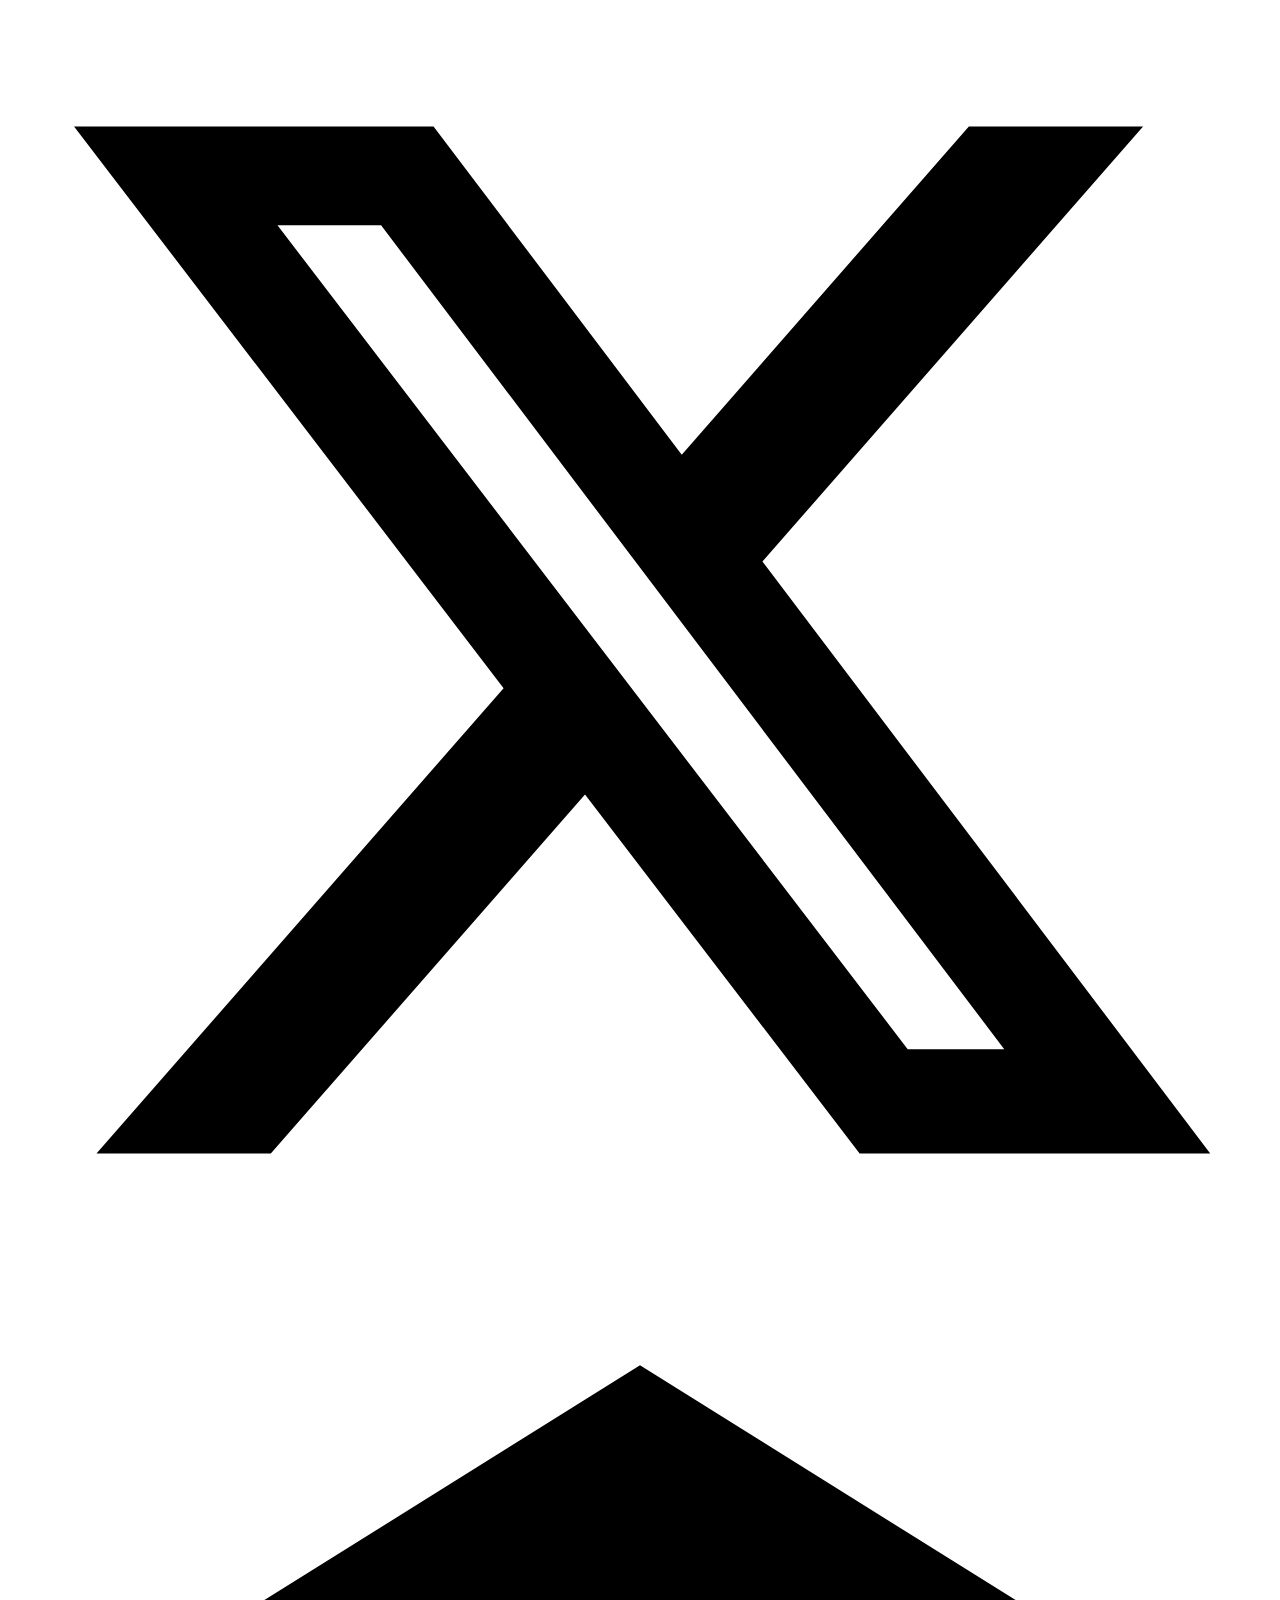
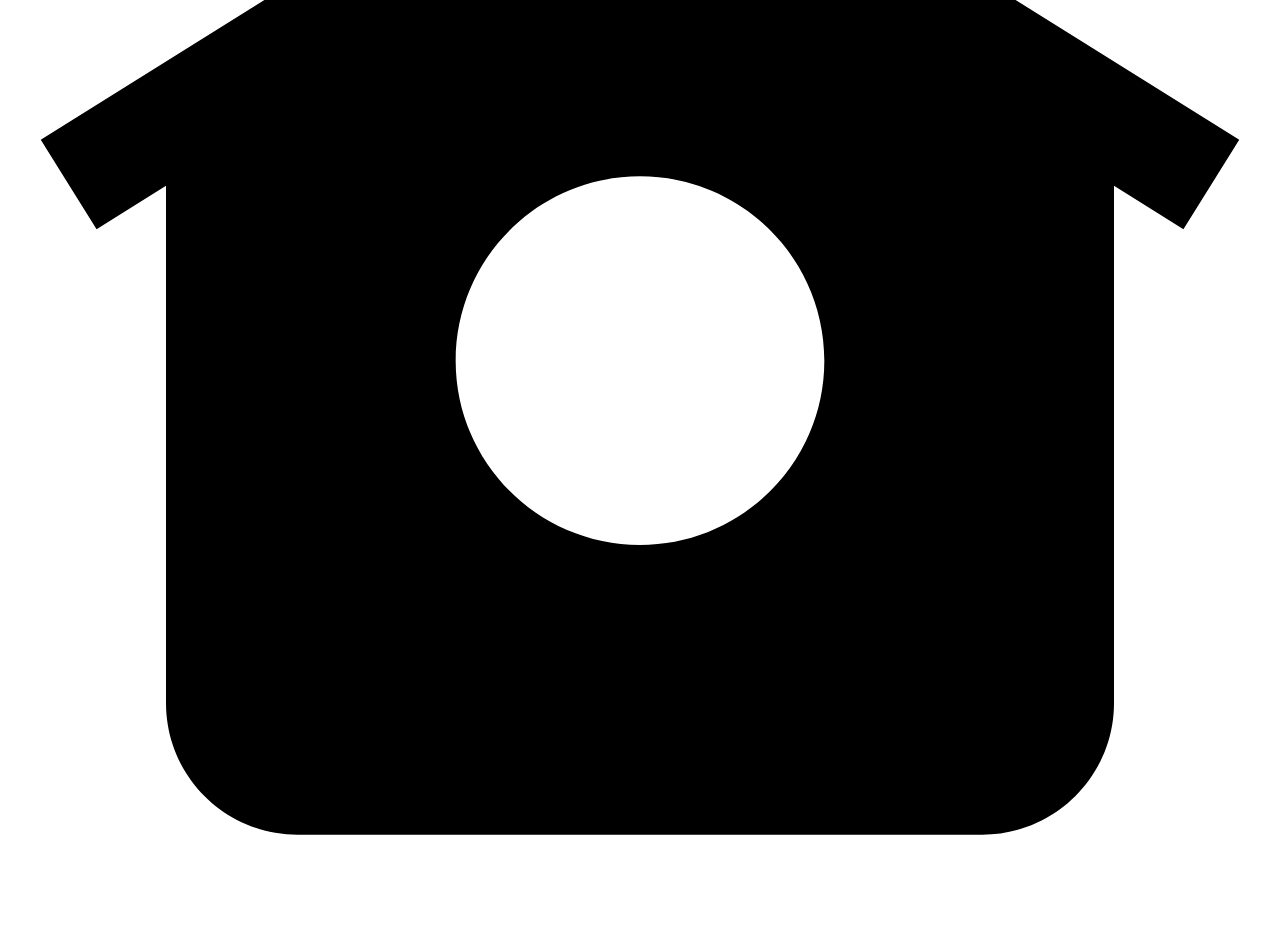
==== twitter.html @ d5efdc94 "commit" ====
<!DOCTYPE html>
<html lang="en">
<head>
    <meta charset="UTF-8">
    <meta http-equiv="X-UA-Compatible" content="IE=edge">
    <meta name="viewport" content="width=device-width, initial-scale=1.0">
    <title>Twitter Clone</title>

    <link rel="stylesheet" href="sty.css">
</head>
<body>
    <div class="layout">
        <div class="left">
            <img src="./assets/x_icon.svg" class="icon">
            <div class="sidebars">
                <div class="sidebarIcons">
                    <img class="home" src="./assets/home.svg">
                </div>
            </div>
        </div>

        <div class="center"></div>
    </div>
</body>
</html>
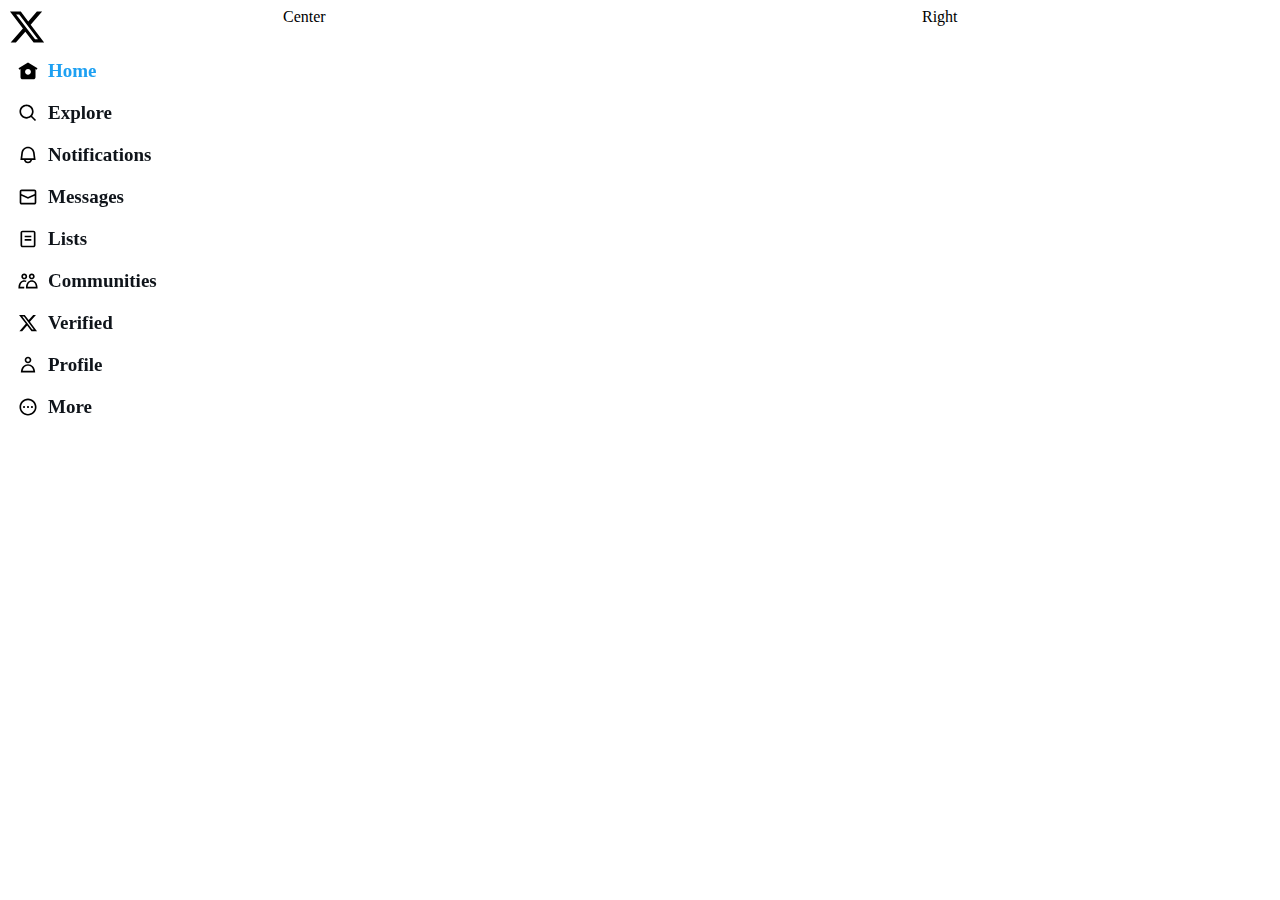
==== commit f83177c3: "commit" ====
--- a/twitter.html
+++ b/twitter.html
@@ -13,13 +13,56 @@
         <div class="left">
             <img src="./assets/x_icon.svg" class="icon">
             <div class="sidebars">
+                <div class="sidebarIcons active">
+                    <img class="home" src="./assets/home.svg">
+                    Home
+                </div>
+
                 <div class="sidebarIcons">
-                    <img class="home" src="./assets/home.svg">
+                    <img class="explore" src="./assets/explore.svg">
+                    Explore
+                </div>
+
+                <div class="sidebarIcons">
+                    <img class="notification" src="./assets/notification.svg">
+                    Notifications
+                </div>
+
+                <div class="sidebarIcons">
+                    <img class="messages" src="./assets/messages.svg">
+                    Messages
+                </div>
+
+                <div class="sidebarIcons">
+                    <img class="lists" src="./assets/lists.svg">
+                    Lists
+                </div>
+
+                <div class="sidebarIcons">
+                    <img class="communities" src="./assets/communities.svg">
+                    Communities
+                </div>
+
+                <div class="sidebarIcons">
+                    <img class="verified" src="./assets/x_icon.svg">
+                    Verified
+                </div>
+
+                <div class="sidebarIcons">
+                    <img class="profile" src="./assets/profile.svg">
+                    Profile
+                </div>
+
+                <div class="sidebarIcons">
+                    <img class="more" src="./assets/more.svg">
+                    More
                 </div>
             </div>
         </div>
 
-        <div class="center"></div>
+        <div class="center">Center</div>
+
+        <div class="right">Right</div>
     </div>
 </body>
 </html>--- a/sty.css
+++ b/sty.css
@@ -0,0 +1,55 @@
+.layout {
+    display: grid;
+    grid-template-columns: 275px auto 350px;
+    margin: 0 auto;
+}
+
+/* .right {
+    position: fixed;
+} */
+
+.icon {
+    height:38px;
+}
+
+.icon:hover {
+    cursor: pointer;
+}
+
+.sidebars {
+    position: fixed;
+}
+
+.sidebarIcons {
+    font-size: 19px;
+    color: #0F141A;
+    display: flex;
+    align-items: center;
+    font-weight: 700;
+    padding: 10px;
+}
+
+.sidebarIcons:hover {
+    background: rgba(29, 161, 242, 0.1);
+    color: #1da0f2;
+    border-radius: 20px;
+    cursor: pointer;
+}
+
+.active {
+    color: #1da0f2;
+}
+
+.home {
+    height: 20px;
+    margin-right: 10px;
+}
+
+.sidebarIcons .explore, .notification, .messages, .lists, .communities, .verified, .profile, .more {
+    height: 20px;
+    margin-right: 10px;
+}
+
+/* .active .sidebarIcons .home {
+    filter: invert(67%) sepia(60%) saturate(4956%) hue-rotate(176deg) brightness(95%) contrast(99%);
+} */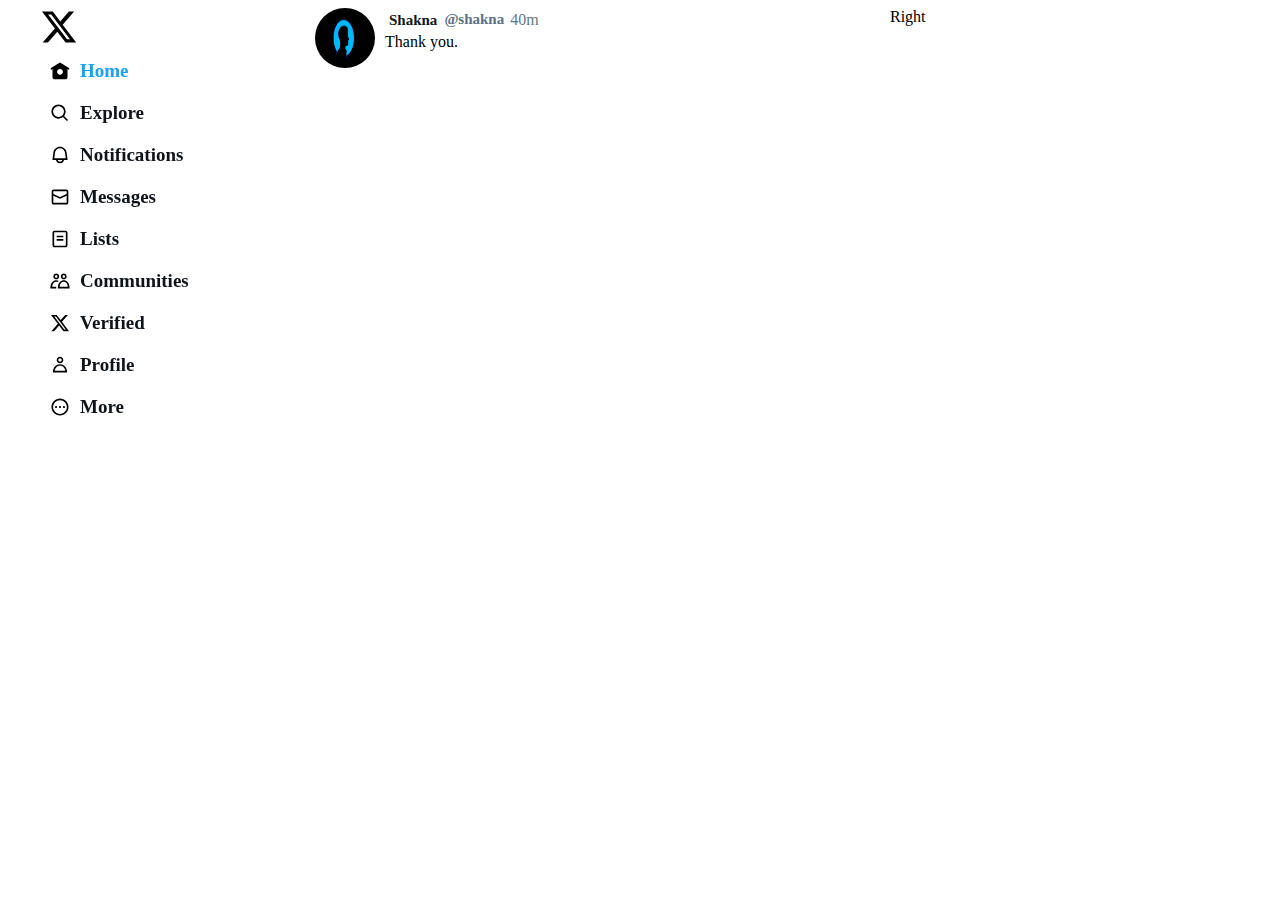
==== commit a6be95ea: "commit" ====
--- a/twitter.html
+++ b/twitter.html
@@ -60,7 +60,27 @@
             </div>
         </div>
 
-        <div class="center">Center</div>
+        <div class="center">
+            <div class="tweet">
+                <img class="author_image" src="./assets/images/abc.PNG">
+                <div class="tweet_main">
+                    <div class="tweet_header">
+                        <div class="author_name">
+                            Shakna
+                        </div>
+                        <div class="author_slug">
+                            @shakna
+                        </div>
+                        <div class="publish_time">
+                            40m
+                        </div>
+                    </div>
+                    <div class="tweet_content">
+                        Thank you.
+                    </div>
+                </div>
+            </div>
+        </div>
 
         <div class="right">Right</div>
     </div>
--- a/sty.css
+++ b/sty.css
@@ -2,11 +2,14 @@
     display: grid;
     grid-template-columns: 275px auto 350px;
     margin: 0 auto;
+    max-width: 1200px;
 }
 
-/* .right {
-    position: fixed;
-} */
+.right {
+    position: flex;
+    width: 350px;
+    align-items: center;
+}
 
 .icon {
     height:38px;
@@ -52,4 +55,39 @@
 
 /* .active .sidebarIcons .home {
     filter: invert(67%) sepia(60%) saturate(4956%) hue-rotate(176deg) brightness(95%) contrast(99%);
-} */+} */
+
+.tweet {
+    display: flex;
+}
+
+.author_image {
+    width: 60px;
+    height: 60px;
+    border-radius: 50%;
+    margin-right: 10px;
+}
+
+.tweet_header {
+    display: flex;
+}
+
+.author_name {
+    font-size: 15px;
+    font-weight: 700;
+    color: #14171a;
+    margin: 4px;
+}
+
+.author_slug{
+    color: #5b7083;
+    font-size: 15px;
+    font-weight: 700;
+    margin: 3px;
+}
+
+.publish_time {
+    margin-left: 5px;
+    color: #657786;
+    margin: 3px;
+}